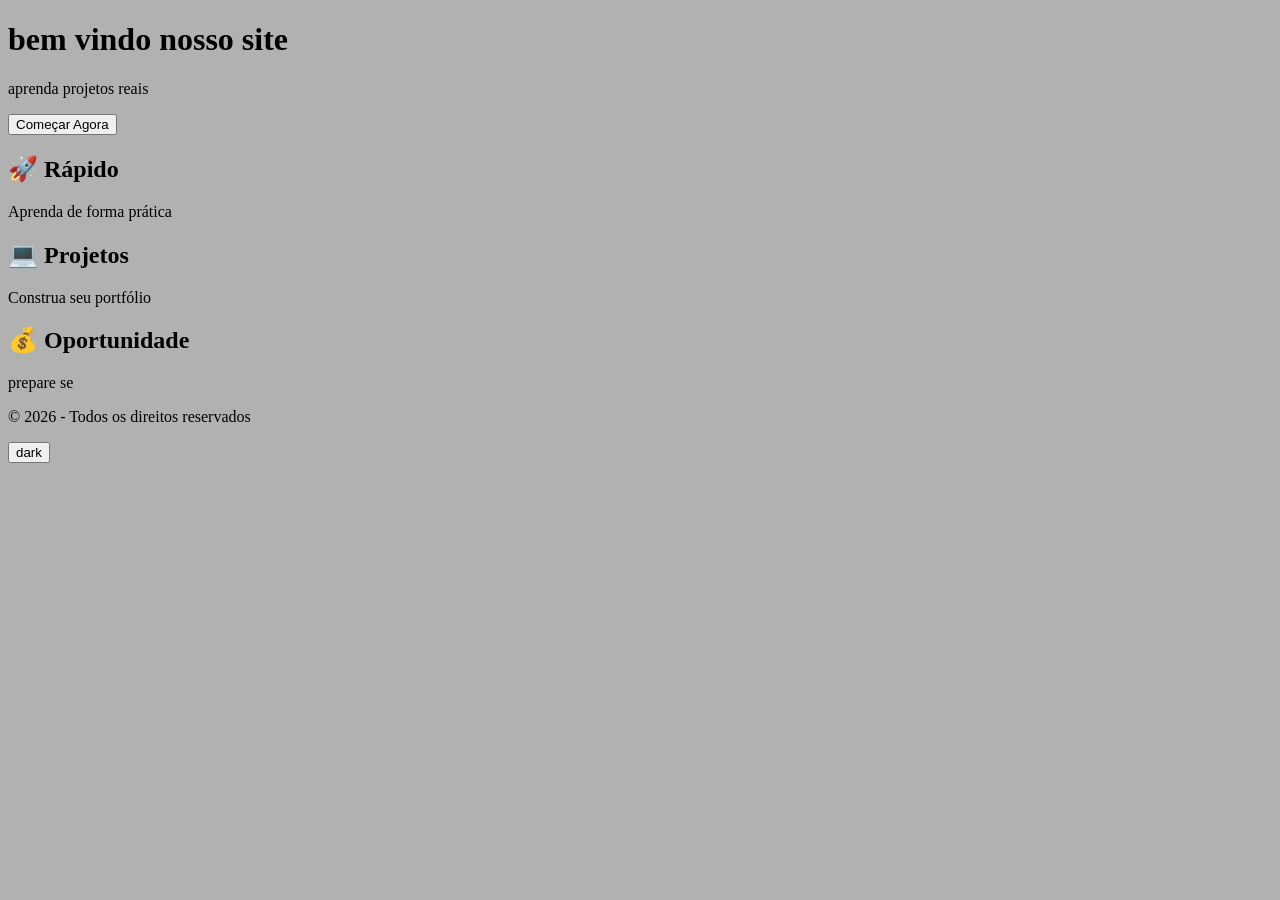
==== web01/index.html @ 56a0dc1e "nase html 02" ====
<!DOCTYPE html>
<html lang="en">
<head>
    <meta charset="UTF-8">
    <meta name="viewport" content="width=device-width, initial-scale=1.0">
    <title>evilaliance</title>
    <link rel="stylesheet" href="style.css">
</head>
<body>
    <header>
    <h1> bem vindo nosso site  </h1>
    <p>aprenda projetos reais </p>
    <button id="cta">Começar Agora</button>
  </header>

  <section class="beneficios">
    <div class="card">
      <h2>🚀 Rápido</h2>
      <p>Aprenda de forma prática</p>
    </div>

    <div class="card">
      <h2>💻 Projetos</h2>
      <p>Construa seu portfólio</p>
    </div>

    <div class="card">
      <h2>💰 Oportunidade</h2>
      <p>prepare se</p>
    </div>
  </section>

  <footer>
    <p>© 2026 - Todos os direitos reservados</p>
  </footer>
 <button id="dk" type="button">dark</button>
</body>
<script src="script.js"></script>
</html>
---- web01/style.css ----
body {background-color: rgba(66, 66, 66, 0.411);}
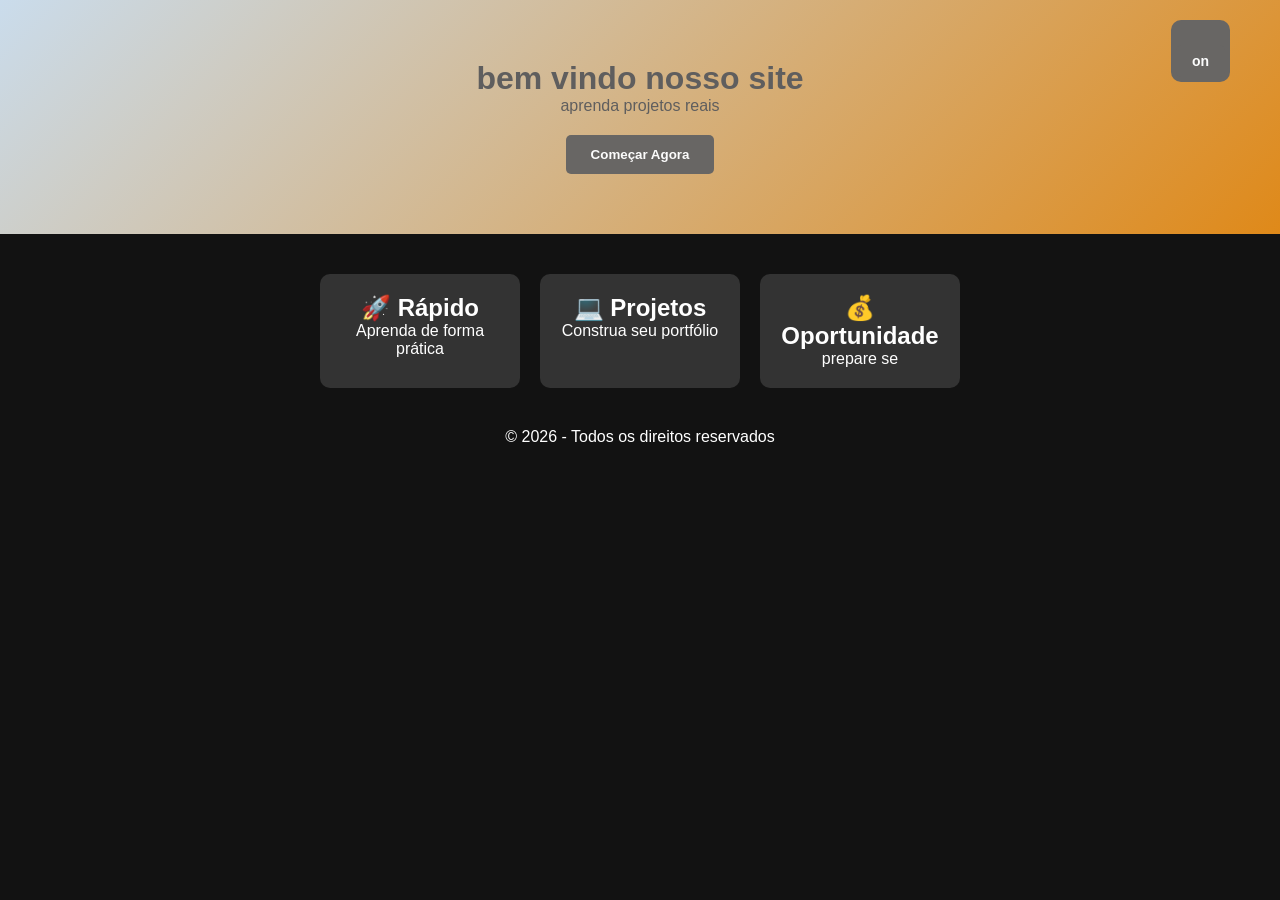
==== commit dffef084: "css base" ====
--- a/web01/index.html
+++ b/web01/index.html
@@ -33,7 +33,11 @@
   <footer>
     <p>© 2026 - Todos os direitos reservados</p>
   </footer>
- <button id="dk" type="button">dark</button>
+  <div class="func">
+    <button id="dk" type="button">dark</button>
+   
+</div>
+ 
 </body>
 <script src="script.js"></script>
 </html>
--- a/web01/style.css
+++ b/web01/style.css
@@ -1 +1,94 @@
-body {background-color: rgba(66, 66, 66, 0.411);}+
+* {
+  margin: 0;
+  padding: 0;
+  box-sizing: border-box;
+  font-family: Arial, sans-serif;
+}
+
+/* Estilos para o corpo da página */
+body {
+  text-align: center;
+  transition: background-color 0.3s, color 0.3s;
+}
+
+/* Estilos para o modo escuro no corpo */
+body.dark {
+  background-color: #121212;
+  color: #ffffff;
+}
+
+/* Estilos para o cabeçalho */
+header {
+  background: linear-gradient(135deg, #cadcec, #df8919);
+  color: rgb(95, 94, 94);
+  padding: 60px 20px;
+  transition: background-color 0.3s, color 0.3s;
+}
+
+// Estilo para o modo escuro
+body.dark header {
+  background: linear-gradient(135deg, #333, #555);
+  color: #ffffff;
+}
+
+/* Estilos gerais para botões */
+button {
+  margin-top: 20px;
+  padding: 12px 25px;
+  border: none;
+  background: #686664;
+  color: #fcfcfc;
+  cursor: pointer;
+  border-radius: 5px;
+  font-weight: bold;
+}
+
+/* Estilos para a seção de benefícios */
+.beneficios {
+  display: flex;
+  justify-content: center;
+  gap: 20px;
+  padding: 40px;
+}
+
+/* Estilos para os cards */
+.card {
+  background: #f4f4f4;
+  padding: 20px;
+  border-radius: 10px;
+  width: 200px;
+  transition: background-color 0.3s;
+}
+
+/* Estilos para os cards no modo escuro */
+body.dark .card {
+  background: #333;
+  color: #ffffff;
+}
+
+/* Estilos responsivos para telas menores */
+@media (max-width: 768px) {
+  .beneficios {
+    flex-direction: column;
+    align-items: center;
+  }
+}
+
+/* Estilos para o container do botão de modo escuro */
+.func {
+  position: fixed;
+  top: 20px;
+  right: 50px;
+  color: #fcfcfc;
+  padding: 5px 5px;
+    background: #686664;
+    border-radius: 10px;
+}
+
+/* Estilos específicos para o botão de modo escuro */
+#dk {
+  padding: 8px 16px;
+  font-size: 14px;
+  border-radius: 5px;
+}
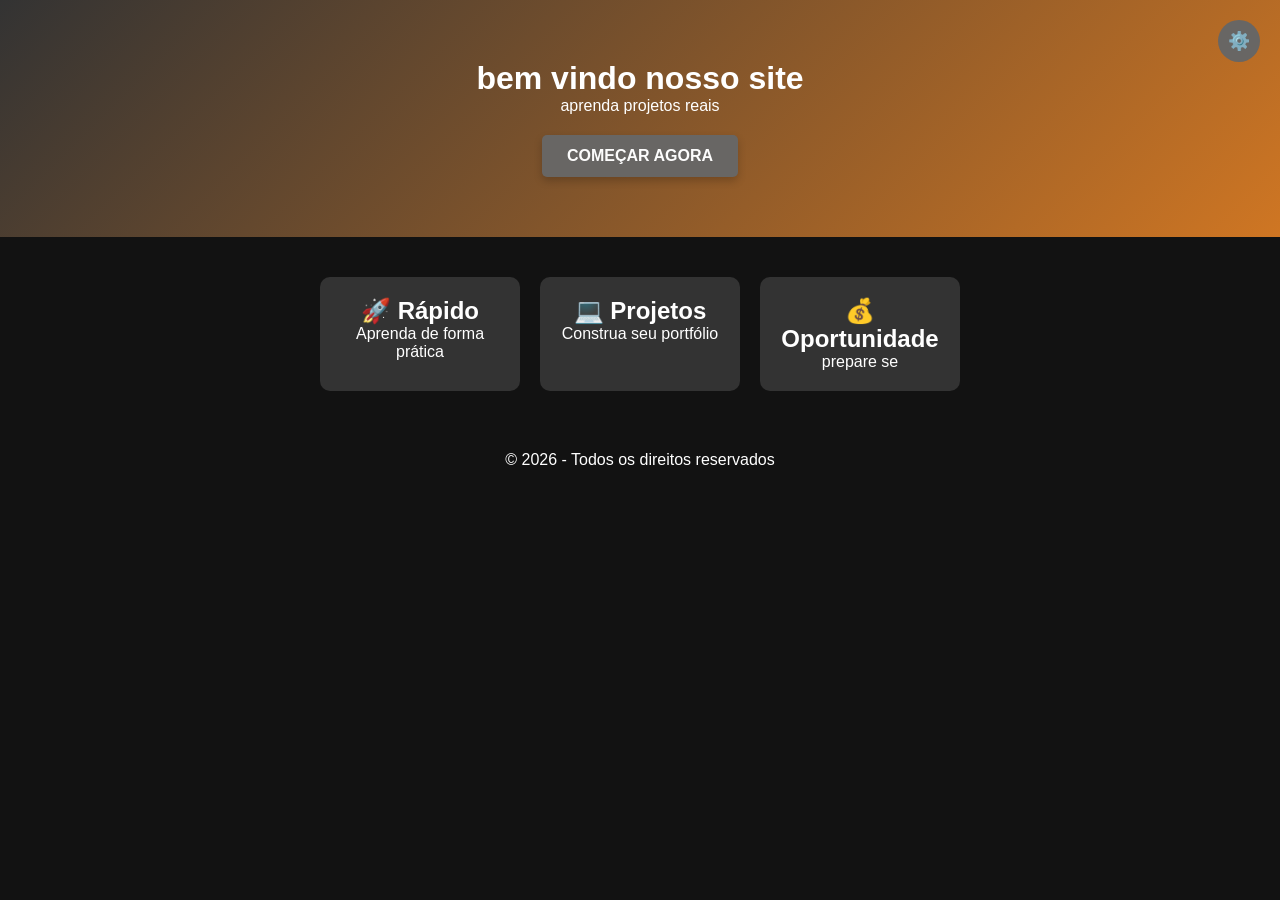
==== commit b996fc37: "introdução new page add new Page e novas funções" ====
--- a/web01/index.html
+++ b/web01/index.html
@@ -33,11 +33,17 @@
   <footer>
     <p>© 2026 - Todos os direitos reservados</p>
   </footer>
-  <div class="func">
-    <button id="dk" type="button">dark</button>
-   
-</div>
+  <button id="settings-btn" class="settings-btn">⚙️</button>
+  <div id="settings-panel" class="settings-panel">
+    <h3>Configurações</h3>
+    <div class="setting-item">
+      <label for="dk-toggle">Modo Escuro:</label>
+      <button id="dk" type="button">on</button>
+    </div>
+    <button id="close-settings">Fechar</button>
+  </div>
  
 </body>
 <script src="script.js"></script>
+<script src="ui.js"></script>
 </html>
--- a/web01/style.css
+++ b/web01/style.css
@@ -1,3 +1,7 @@
+
+/* ========================================
+   RESET E ESTILOS BASE
+======================================== */
 
 * {
   margin: 0;
@@ -6,45 +10,46 @@
   font-family: Arial, sans-serif;
 }
 
-/* Estilos para o corpo da página */
 body {
   text-align: center;
   transition: background-color 0.3s, color 0.3s;
 }
 
-/* Estilos para o modo escuro no corpo */
-body.dark {
-  background-color: #121212;
-  color: #ffffff;
-}
-
-/* Estilos para o cabeçalho */
+button {
+  cursor: pointer;
+  border: none;
+  border-radius: 5px;
+  font-weight: bold;
+  transition: background-color 0.3s;
+}
+
+/* ========================================
+   CABEÇALHO E SEÇÕES PRINCIPAIS
+======================================== */
+
 header {
   background: linear-gradient(135deg, #cadcec, #df8919);
-  color: rgb(95, 94, 94);
+  color: rgb(88, 79, 59);
   padding: 60px 20px;
   transition: background-color 0.3s, color 0.3s;
 }
 
-// Estilo para o modo escuro
-body.dark header {
-  background: linear-gradient(135deg, #333, #555);
-  color: #ffffff;
-}
-
-/* Estilos gerais para botões */
-button {
+#cta {
   margin-top: 20px;
   padding: 12px 25px;
-  border: none;
-  background: #686664;
-  color: #fcfcfc;
-  cursor: pointer;
-  border-radius: 5px;
-  font-weight: bold;
-}
-
-/* Estilos para a seção de benefícios */
+  background: #686664;
+  color: #fcfcfc;
+  font-size: 16px;
+  text-transform: uppercase;
+  box-shadow: 0 4px 8px rgba(0,0,0,0.2);
+}
+
+#cta:hover {
+  background: #555;
+  transform: translateY(-2px);
+  box-shadow: 0 6px 12px rgba(0,0,0,0.3);
+}
+
 .beneficios {
   display: flex;
   justify-content: center;
@@ -52,7 +57,6 @@
   padding: 40px;
 }
 
-/* Estilos para os cards */
 .card {
   background: #f4f4f4;
   padding: 20px;
@@ -61,34 +65,198 @@
   transition: background-color 0.3s;
 }
 
-/* Estilos para os cards no modo escuro */
+footer {
+  padding: 20px;
+  
+}
+
+/* ========================================
+   FORMULÁRIOS DE AUTENTICAÇÃO
+======================================== */
+
+.auth-container {
+  max-width: 400px;
+  margin: 100px auto;
+  padding: 30px;
+  background: #464242;
+  border-radius: 10px;
+  box-shadow: 0 4px 8px rgba(0,0,0,0.1);
+  transition: background-color 0.3s;
+}
+
+.auth-tabs {
+  display: flex;
+  margin-bottom: 20px;
+}
+
+.tab {
+  flex: 1;
+  padding: 10px;
+  background: #e0e0e0;
+  font-size: 16px;
+  border-radius: 5px 5px 0 0;
+}
+
+.tab.active {
+  background: #686664;
+  color: #fcfcfc;
+}
+
+.form-container {
+  display: none;
+}
+
+.form-container.active {
+  display: block;
+}
+
+.form-container h2 {
+  text-align: center;
+  margin-bottom: 20px;
+}
+
+.form-container form {
+  display: flex;
+  flex-direction: column;
+}
+
+.form-container input {
+  margin-bottom: 15px;
+  padding: 10px;
+  border: 1px solid #ccc;
+  border-radius: 5px;
+  font-size: 16px;
+  transition: border-color 0.3s;
+}
+
+.form-container input:focus {
+  outline: none;
+  border-color: #686664;
+}
+
+.form-container button[type="submit"] {
+  padding: 12px;
+  background: #686664;
+  color: #fcfcfc;
+  font-size: 16px;
+}
+
+.form-container button[type="submit"]:hover {
+  background: #555;
+}
+
+/* ========================================
+   PAINEL DE CONFIGURAÇÕES
+======================================== */
+
+.settings-btn {
+  position: fixed;
+  top: 20px;
+  right: 20px;
+  padding: 10px;
+  background: #686664;
+  color: #fcfcfc;
+  border-radius: 50%;
+  font-size: 18px;
+  z-index: 1000;
+}
+
+.settings-panel {
+  position: fixed;
+  top: 70px;
+  right: 20px;
+  background: #f4f4f4;
+  border: 1px solid #ccc;
+  border-radius: 10px;
+  padding: 20px;
+  width: 250px;
+  display: none;
+  z-index: 1000;
+  box-shadow: 0 4px 8px rgba(0,0,0,0.1);
+}
+
+.setting-item {
+  display: flex;
+  justify-content: space-between;
+  align-items: center;
+  margin-bottom: 15px;
+}
+
+.setting-item label {
+  font-weight: bold;
+}
+
+#dk {
+  padding: 8px 16px;
+  font-size: 14px;
+}
+
+#close-settings {
+  width: 100%;
+  margin-top: 10px;
+}
+
+/* ========================================
+   MODO ESCURO
+======================================== */
+
+body.dark {
+  background-color: #121212;
+  color: #ffffff;
+}
+
+body.dark header {
+  background: linear-gradient(135deg, #333, #cf7623);
+  color: #ffffff;
+}
+
 body.dark .card {
   background: #333;
   color: #ffffff;
 }
 
-/* Estilos responsivos para telas menores */
+body.dark .auth-container {
+  background: #333;
+  color: #ffffff;
+}
+
+body.dark .tab {
+  background: #555;
+  color: #ffffff;
+}
+
+body.dark .tab.active {
+  background: #777;
+}
+
+body.dark .form-container input {
+  background: #444;
+  color: #ffffff;
+  border-color: #666;
+}
+
+body.dark .settings-panel {
+  background: #333;
+  color: #ffffff;
+  border-color: #555;
+}
+
+/* ========================================
+   RESPONSIVO
+======================================== */
+
 @media (max-width: 768px) {
   .beneficios {
     flex-direction: column;
     align-items: center;
   }
-}
-
-/* Estilos para o container do botão de modo escuro */
-.func {
-  position: fixed;
-  top: 20px;
-  right: 50px;
-  color: #fcfcfc;
-  padding: 5px 5px;
-    background: #686664;
-    border-radius: 10px;
-}
-
-/* Estilos específicos para o botão de modo escuro */
-#dk {
-  padding: 8px 16px;
-  font-size: 14px;
-  border-radius: 5px;
-}
+
+  .auth-container {
+    margin: 50px 20px;
+  }
+
+  .settings-panel {
+    right: 10px;
+    width: calc(100vw - 20px);
+  }
+}
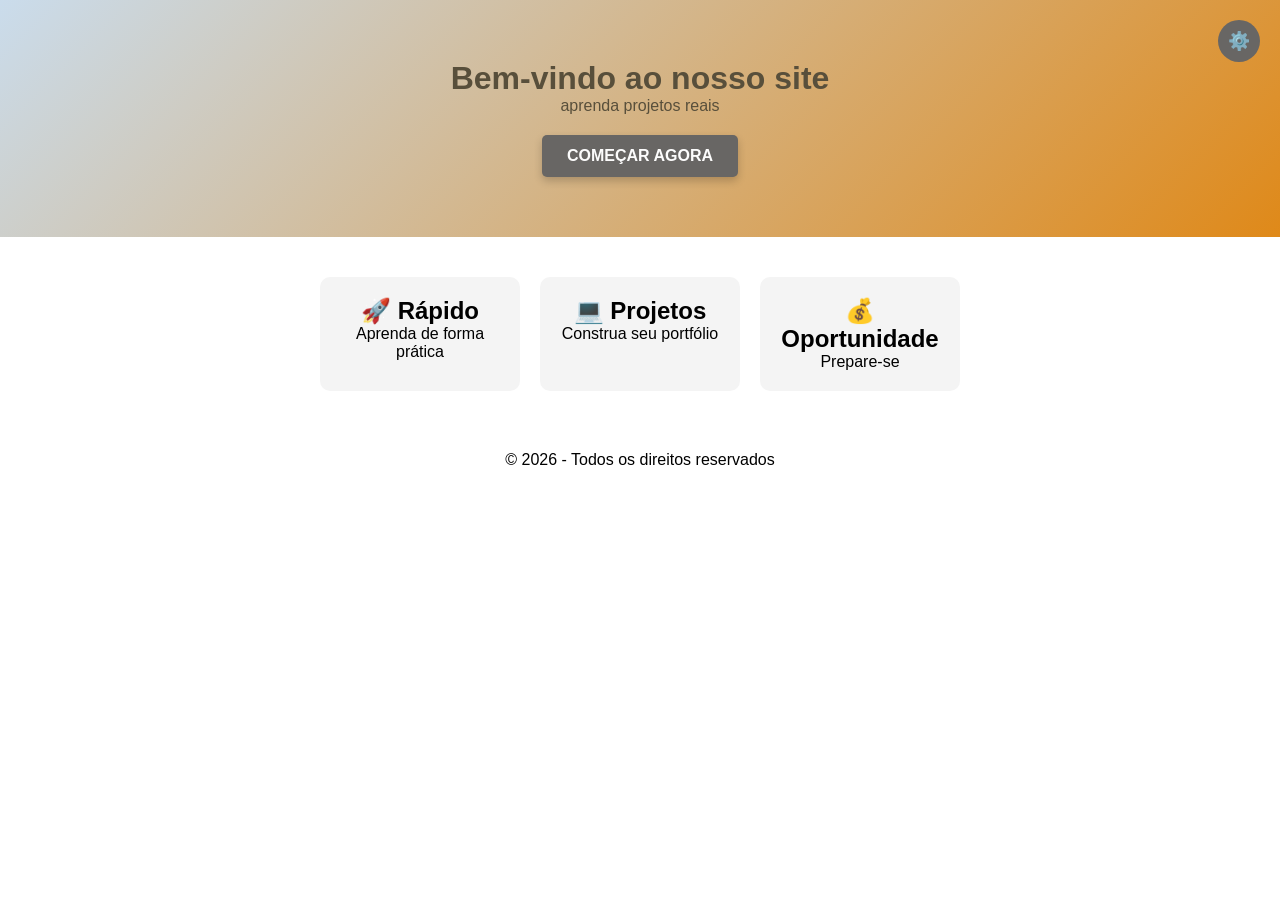
==== commit ee75bbff: "implementação de auth-supabase" ====
--- a/web01/index.html
+++ b/web01/index.html
@@ -1,14 +1,14 @@
 <!DOCTYPE html>
-<html lang="en">
+<html lang="pt-BR">
 <head>
     <meta charset="UTF-8">
     <meta name="viewport" content="width=device-width, initial-scale=1.0">
-    <title>evilaliance</title>
+    <title>aliance01</title>
     <link rel="stylesheet" href="style.css">
 </head>
 <body>
     <header>
-    <h1> bem vindo nosso site  </h1>
+    <h1>Bem-vindo ao nosso site</h1>
     <p>aprenda projetos reais </p>
     <button id="cta">Começar Agora</button>
   </header>
@@ -26,7 +26,7 @@
 
     <div class="card">
       <h2>💰 Oportunidade</h2>
-      <p>prepare se</p>
+      <p>Prepare-se</p>
     </div>
   </section>
 
@@ -37,13 +37,13 @@
   <div id="settings-panel" class="settings-panel">
     <h3>Configurações</h3>
     <div class="setting-item">
-      <label for="dk-toggle">Modo Escuro:</label>
-      <button id="dk" type="button">on</button>
+      <label for="dk">Modo escuro</label>
+      <button id="dk" type="button">Claro</button>
     </div>
     <button id="close-settings">Fechar</button>
   </div>
- 
+ <script src="script.js"></script>
+<script src="ui.js"></script>
 </body>
-<script src="script.js"></script>
-<script src="ui.js"></script>
+
 </html>
--- a/web01/style.css
+++ b/web01/style.css
@@ -73,6 +73,25 @@
 /* ========================================
    FORMULÁRIOS DE AUTENTICAÇÃO
 ======================================== */
+
+.auth-back {
+  text-align: center;
+  margin-bottom: 16px;
+}
+
+.auth-back a {
+  color: #df8919;
+  font-weight: bold;
+  text-decoration: none;
+}
+
+.auth-back a:hover {
+  text-decoration: underline;
+}
+
+body.dark .auth-back a {
+  color: #f0a040;
+}
 
 .auth-container {
   max-width: 400px;
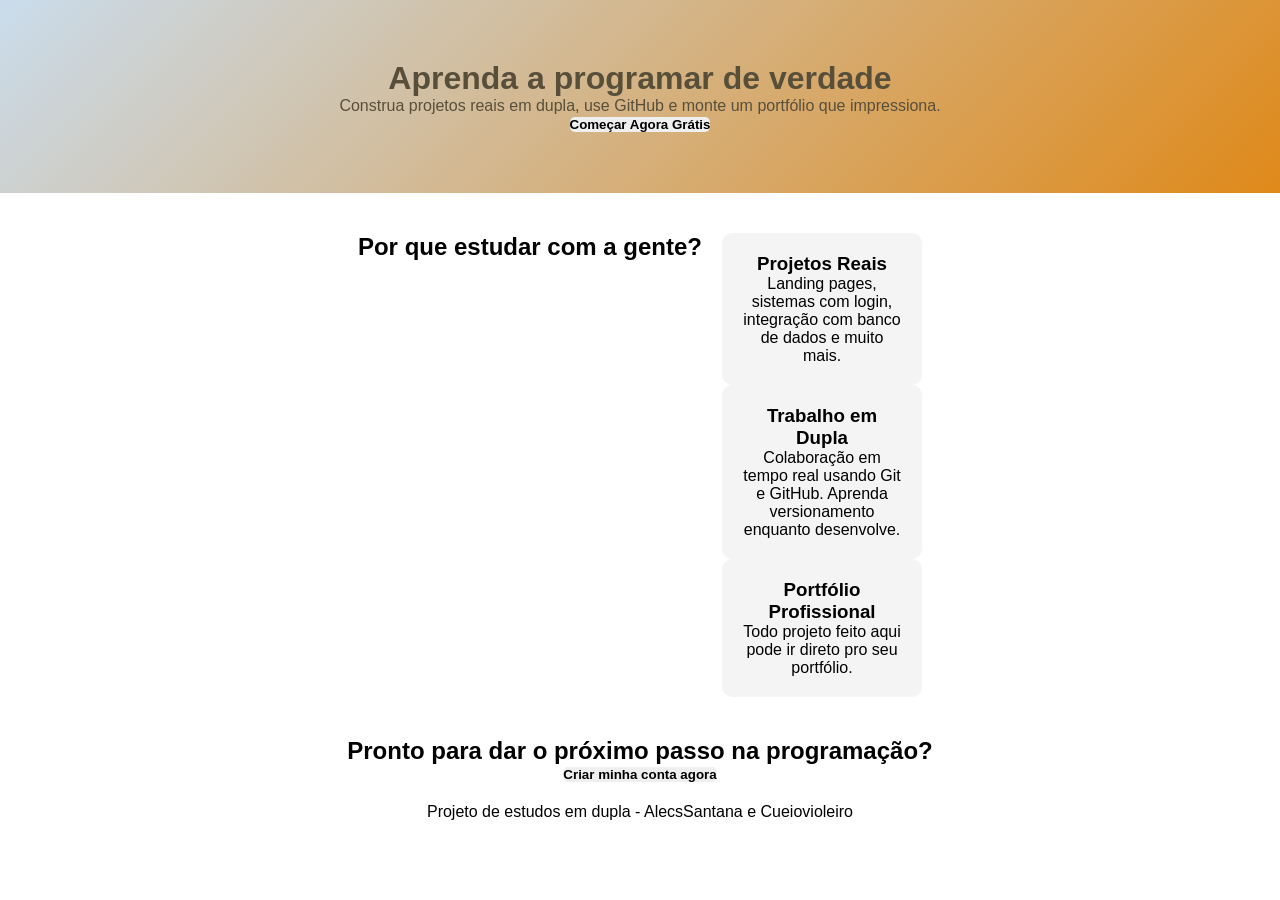
==== commit ca029d07: "Update index.html melhoria na landing page - conteudo atualizado" ====
--- a/web01/index.html
+++ b/web01/index.html
@@ -3,47 +3,45 @@
 <head>
     <meta charset="UTF-8">
     <meta name="viewport" content="width=device-width, initial-scale=1.0">
-    <title>aliance01</title>
+    <title>DevFlow - Aprenda Programação na Prática</title>
     <link rel="stylesheet" href="style.css">
 </head>
 <body>
-    <header>
-    <h1>Bem-vindo ao nosso site</h1>
-    <p>aprenda projetos reais </p>
-    <button id="cta">Começar Agora</button>
-  </header>
 
-  <section class="beneficios">
-    <div class="card">
-      <h2>🚀 Rápido</h2>
-      <p>Aprenda de forma prática</p>
-    </div>
+    <header class="hero">
+        <h1>Aprenda a programar de verdade</h1>
+        <p class="subtitle">Construa projetos reais em dupla, use GitHub e monte um portfólio que impressiona.</p>
+        <button onclick="irParaLogin()" class="btn-primary">Começar Agora Grátis</button>
+    </header>
 
-    <div class="card">
-      <h2>💻 Projetos</h2>
-      <p>Construa seu portfólio</p>
-    </div>
+    <section class="beneficios">
+        <h2>Por que estudar com a gente?</h2>
+        
+        <div class="cards">
+            <div class="card">
+                <h3>Projetos Reais</h3>
+                <p>Landing pages, sistemas com login, integração com banco de dados e muito mais.</p>
+            </div>
+            <div class="card">
+                <h3>Trabalho em Dupla</h3>
+                <p>Colaboração em tempo real usando Git e GitHub. Aprenda versionamento enquanto desenvolve.</p>
+            </div>
+            <div class="card">
+                <h3>Portfólio Profissional</h3>
+                <p>Todo projeto feito aqui pode ir direto pro seu portfólio.</p>
+            </div>
+        </div>
+    </section>
 
-    <div class="card">
-      <h2>💰 Oportunidade</h2>
-      <p>Prepare-se</p>
-    </div>
-  </section>
+    <section class="cta">
+        <h2>Pronto para dar o próximo passo na programação?</h2>
+        <button onclick="irParaLogin()" class="btn-primary">Criar minha conta agora</button>
+    </section>
 
-  <footer>
-    <p>© 2026 - Todos os direitos reservados</p>
-  </footer>
-  <button id="settings-btn" class="settings-btn">⚙️</button>
-  <div id="settings-panel" class="settings-panel">
-    <h3>Configurações</h3>
-    <div class="setting-item">
-      <label for="dk">Modo escuro</label>
-      <button id="dk" type="button">Claro</button>
-    </div>
-    <button id="close-settings">Fechar</button>
-  </div>
- <script src="script.js"></script>
-<script src="ui.js"></script>
+    <footer>
+        <p>Projeto de estudos em dupla - AlecsSantana e Cueiovioleiro</p>
+    </footer>
+
+    <script src="script.js"></script>
 </body>
-
-</html>+</html>
--- a/web01/style.css
+++ b/web01/style.css
@@ -137,6 +137,12 @@
 .form-container form {
   display: flex;
   flex-direction: column;
+}
+
+.form-container .auth-label {
+  font-size: 14px;
+  margin-bottom: 6px;
+  color: #ffffff;
 }
 
 .form-container input {
@@ -248,6 +254,10 @@
   background: #777;
 }
 
+body.dark .form-container .auth-label {
+  color: #ccc;
+}
+
 body.dark .form-container input {
   background: #444;
   color: #ffffff;
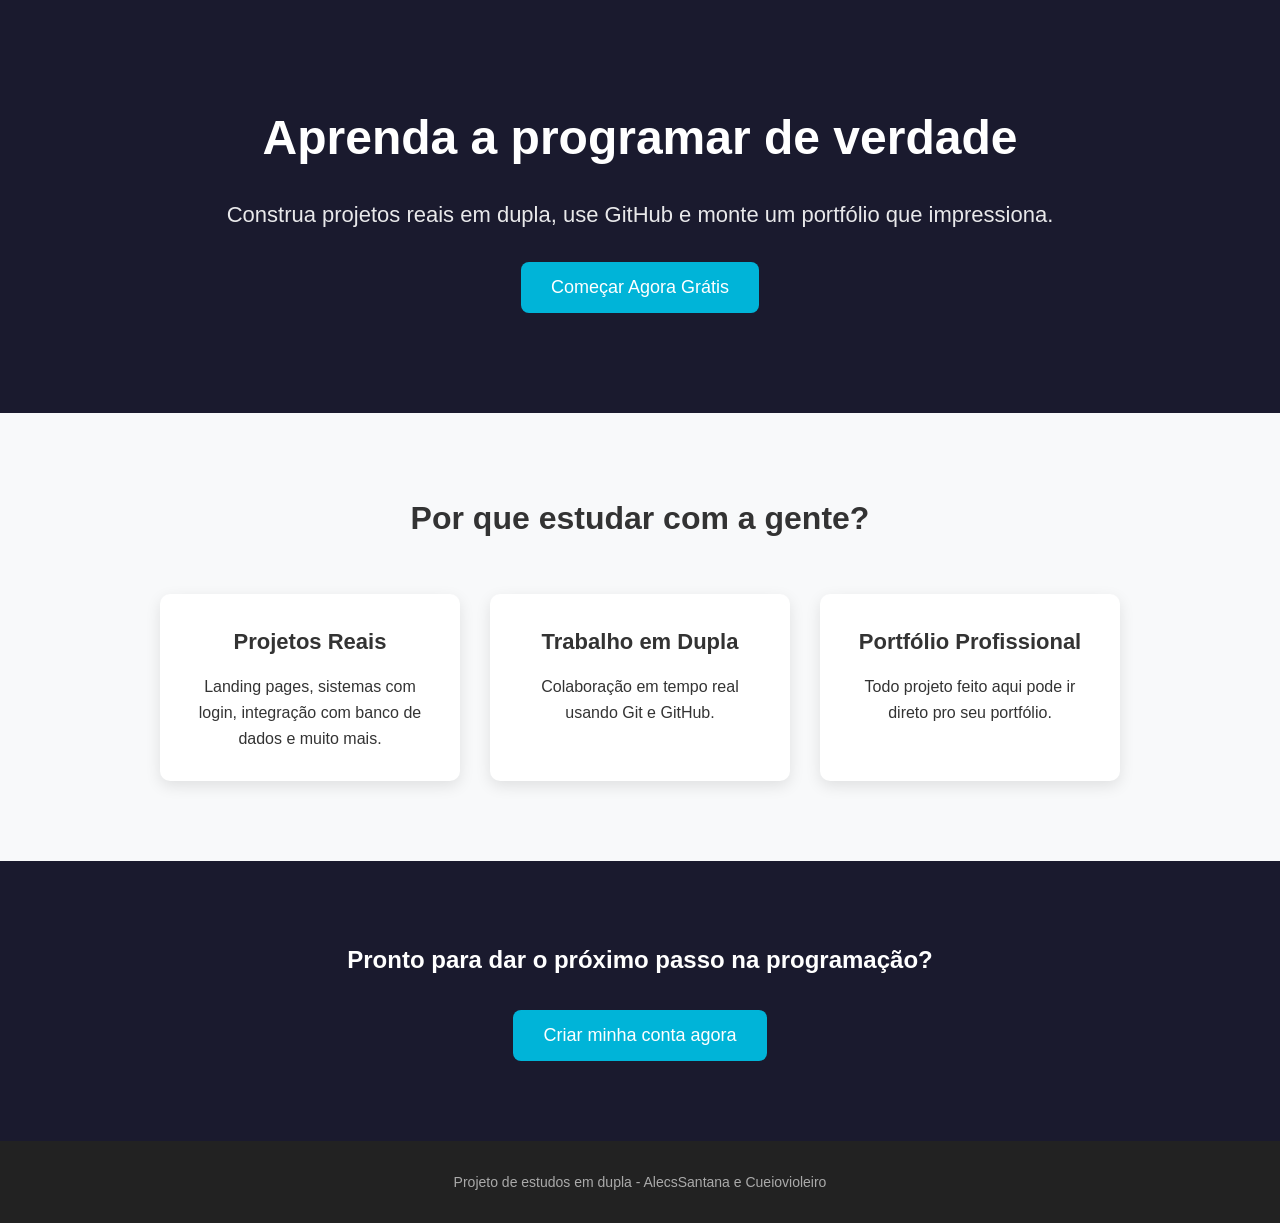
==== commit c7544a46: "Update index.html" ====
--- a/web01/index.html
+++ b/web01/index.html
@@ -24,7 +24,7 @@
             </div>
             <div class="card">
                 <h3>Trabalho em Dupla</h3>
-                <p>Colaboração em tempo real usando Git e GitHub. Aprenda versionamento enquanto desenvolve.</p>
+                <p>Colaboração em tempo real usando Git e GitHub.</p>
             </div>
             <div class="card">
                 <h3>Portfólio Profissional</h3>
--- a/web01/style.css
+++ b/web01/style.css
@@ -1,291 +1,159 @@
-
-/* ========================================
-   RESET E ESTILOS BASE
-======================================== */
-
 * {
-  margin: 0;
-  padding: 0;
-  box-sizing: border-box;
-  font-family: Arial, sans-serif;
+    margin: 0;
+    padding: 0;
+    box-sizing: border-box;
 }
 
 body {
-  text-align: center;
-  transition: background-color 0.3s, color 0.3s;
+    font-family: Arial, sans-serif;
+    line-height: 1.6;
+    color: #333;
+    background-color: #f4f4f4;
 }
 
-button {
-  cursor: pointer;
-  border: none;
-  border-radius: 5px;
-  font-weight: bold;
-  transition: background-color 0.3s;
+.hero {
+    background-color: #1a1a2e;
+    color: white;
+    text-align: center;
+    padding: 100px 20px;
 }
 
-/* ========================================
-   CABEÇALHO E SEÇÕES PRINCIPAIS
-======================================== */
-
-header {
-  background: linear-gradient(135deg, #cadcec, #df8919);
-  color: rgb(88, 79, 59);
-  padding: 60px 20px;
-  transition: background-color 0.3s, color 0.3s;
+.hero h1 {
+    font-size: 48px;
+    margin-bottom: 20px;
 }
 
-#cta {
-  margin-top: 20px;
-  padding: 12px 25px;
-  background: #686664;
-  color: #fcfcfc;
-  font-size: 16px;
-  text-transform: uppercase;
-  box-shadow: 0 4px 8px rgba(0,0,0,0.2);
+.subtitle {
+    font-size: 22px;
+    margin-bottom: 30px;
+    opacity: 0.9;
 }
 
-#cta:hover {
-  background: #555;
-  transform: translateY(-2px);
-  box-shadow: 0 6px 12px rgba(0,0,0,0.3);
+.btn-primary {
+    background-color: #00b4d8;
+    color: white;
+    padding: 15px 30px;
+    font-size: 18px;
+    border: none;
+    border-radius: 8px;
+    cursor: pointer;
+}
+
+.btn-primary:hover {
+    background-color: #0096b8;
 }
 
 .beneficios {
-  display: flex;
-  justify-content: center;
-  gap: 20px;
-  padding: 40px;
+    padding: 80px 20px;
+    background-color: #f8f9fa;
+    text-align: center;
+}
+
+.beneficios h2 {
+    margin-bottom: 50px;
+    font-size: 32px;
+}
+
+.cards {
+    display: flex;
+    justify-content: center;
+    gap: 30px;
+    flex-wrap: wrap;
 }
 
 .card {
-  background: #f4f4f4;
-  padding: 20px;
-  border-radius: 10px;
-  width: 200px;
-  transition: background-color 0.3s;
+    background-color: white;
+    border-radius: 10px;
+    padding: 30px;
+    width: 300px;
+    box-shadow: 0 5px 15px rgba(0,0,0,0.1);
+}
+
+.card h3 {
+    margin-bottom: 15px;
+    font-size: 22px;
+}
+
+.cta {
+    background-color: #1a1a2e;
+    color: white;
+    text-align: center;
+    padding: 80px 20px;
+}
+
+.cta h2 {
+    margin-bottom: 30px;
 }
 
 footer {
-  padding: 20px;
-  
+    text-align: center;
+    padding: 30px;
+    background-color: #222;
+    color: #aaa;
+    font-size: 14px;
 }
 
-/* ========================================
-   FORMULÁRIOS DE AUTENTICAÇÃO
-======================================== */
-
-.auth-back {
-  text-align: center;
-  margin-bottom: 16px;
+/* Estilos da página de login */
+.login-container {
+    max-width: 400px;
+    margin: 100px auto;
+    padding: 40px;
+    background-color: white;
+    border-radius: 12px;
+    box-shadow: 0 10px 30px rgba(0,0,0,0.1);
+    text-align: center;
 }
 
-.auth-back a {
-  color: #df8919;
-  font-weight: bold;
-  text-decoration: none;
+.login-container h2 {
+    margin-bottom: 30px;
+    font-size: 28px;
 }
 
-.auth-back a:hover {
-  text-decoration: underline;
+.login-container input {
+    width: 100%;
+    padding: 15px;
+    margin: 10px 0;
+    border: 1px solid #ddd;
+    border-radius: 8px;
+    font-size: 16px;
 }
 
-body.dark .auth-back a {
-  color: #f0a040;
+.login-container button {
+    width: 100%;
+    margin-top: 15px;
 }
 
-.auth-container {
-  max-width: 400px;
-  margin: 100px auto;
-  padding: 30px;
-  background: #464242;
-  border-radius: 10px;
-  box-shadow: 0 4px 8px rgba(0,0,0,0.1);
-  transition: background-color 0.3s;
+.toggle-text {
+    margin-top: 20px;
+    font-size: 15px;
 }
 
-.auth-tabs {
-  display: flex;
-  margin-bottom: 20px;
+.toggle-text span {
+    color: #00b4d8;
+    cursor: pointer;
 }
 
-.tab {
-  flex: 1;
-  padding: 10px;
-  background: #e0e0e0;
-  font-size: 16px;
-  border-radius: 5px 5px 0 0;
+.toggle-text span:hover {
+    text-decoration: underline;
 }
 
-.tab.active {
-  background: #686664;
-  color: #fcfcfc;
+/* Responsivo */
+@media (max-width: 768px) {
+    .hero h1 {
+        font-size: 36px;
+    }
+    
+    .subtitle {
+        font-size: 18px;
+    }
+    
+    .cards {
+        flex-direction: column;
+        align-items: center;
+    }
+    
+    .login-container {
+        margin: 50px 20px;
+        padding: 30px;
+    }
 }
-
-.form-container {
-  display: none;
-}
-
-.form-container.active {
-  display: block;
-}
-
-.form-container h2 {
-  text-align: center;
-  margin-bottom: 20px;
-}
-
-.form-container form {
-  display: flex;
-  flex-direction: column;
-}
-
-.form-container .auth-label {
-  font-size: 14px;
-  margin-bottom: 6px;
-  color: #ffffff;
-}
-
-.form-container input {
-  margin-bottom: 15px;
-  padding: 10px;
-  border: 1px solid #ccc;
-  border-radius: 5px;
-  font-size: 16px;
-  transition: border-color 0.3s;
-}
-
-.form-container input:focus {
-  outline: none;
-  border-color: #686664;
-}
-
-.form-container button[type="submit"] {
-  padding: 12px;
-  background: #686664;
-  color: #fcfcfc;
-  font-size: 16px;
-}
-
-.form-container button[type="submit"]:hover {
-  background: #555;
-}
-
-/* ========================================
-   PAINEL DE CONFIGURAÇÕES
-======================================== */
-
-.settings-btn {
-  position: fixed;
-  top: 20px;
-  right: 20px;
-  padding: 10px;
-  background: #686664;
-  color: #fcfcfc;
-  border-radius: 50%;
-  font-size: 18px;
-  z-index: 1000;
-}
-
-.settings-panel {
-  position: fixed;
-  top: 70px;
-  right: 20px;
-  background: #f4f4f4;
-  border: 1px solid #ccc;
-  border-radius: 10px;
-  padding: 20px;
-  width: 250px;
-  display: none;
-  z-index: 1000;
-  box-shadow: 0 4px 8px rgba(0,0,0,0.1);
-}
-
-.setting-item {
-  display: flex;
-  justify-content: space-between;
-  align-items: center;
-  margin-bottom: 15px;
-}
-
-.setting-item label {
-  font-weight: bold;
-}
-
-#dk {
-  padding: 8px 16px;
-  font-size: 14px;
-}
-
-#close-settings {
-  width: 100%;
-  margin-top: 10px;
-}
-
-/* ========================================
-   MODO ESCURO
-======================================== */
-
-body.dark {
-  background-color: #121212;
-  color: #ffffff;
-}
-
-body.dark header {
-  background: linear-gradient(135deg, #333, #cf7623);
-  color: #ffffff;
-}
-
-body.dark .card {
-  background: #333;
-  color: #ffffff;
-}
-
-body.dark .auth-container {
-  background: #333;
-  color: #ffffff;
-}
-
-body.dark .tab {
-  background: #555;
-  color: #ffffff;
-}
-
-body.dark .tab.active {
-  background: #777;
-}
-
-body.dark .form-container .auth-label {
-  color: #ccc;
-}
-
-body.dark .form-container input {
-  background: #444;
-  color: #ffffff;
-  border-color: #666;
-}
-
-body.dark .settings-panel {
-  background: #333;
-  color: #ffffff;
-  border-color: #555;
-}
-
-/* ========================================
-   RESPONSIVO
-======================================== */
-
-@media (max-width: 768px) {
-  .beneficios {
-    flex-direction: column;
-    align-items: center;
-  }
-
-  .auth-container {
-    margin: 50px 20px;
-  }
-
-  .settings-panel {
-    right: 10px;
-    width: calc(100vw - 20px);
-  }
-}
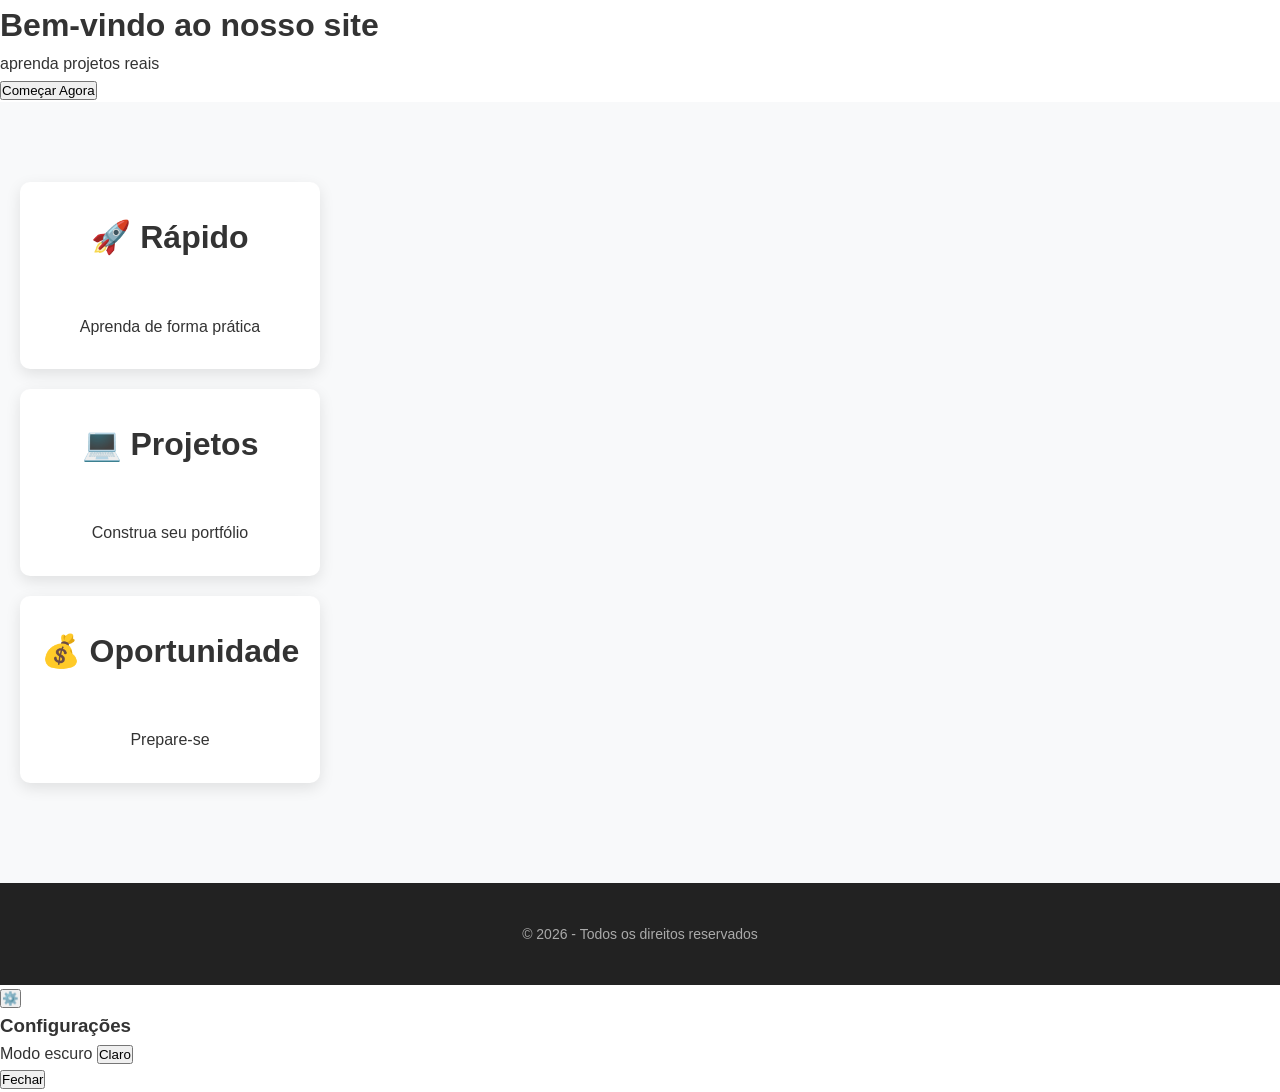
==== commit 67e9b241: "feat: implement modular UI components, authentication flow, and persistent theme settings" ====
--- a/web01/index.html
+++ b/web01/index.html
@@ -3,45 +3,46 @@
 <head>
     <meta charset="UTF-8">
     <meta name="viewport" content="width=device-width, initial-scale=1.0">
-    <title>DevFlow - Aprenda Programação na Prática</title>
+    <title>aliance01</title>
     <link rel="stylesheet" href="style.css">
 </head>
 <body>
+    <header>
+    <h1>Bem-vindo ao nosso site</h1>
+    <p>aprenda projetos reais </p>
+    <button id="cta">Começar Agora</button>
+  </header>
 
-    <header class="hero">
-        <h1>Aprenda a programar de verdade</h1>
-        <p class="subtitle">Construa projetos reais em dupla, use GitHub e monte um portfólio que impressiona.</p>
-        <button onclick="irParaLogin()" class="btn-primary">Começar Agora Grátis</button>
-    </header>
+  <section class="beneficios">
+    <div class="card">
+      <h2>🚀 Rápido</h2>
+      <p>Aprenda de forma prática</p>
+    </div>
 
-    <section class="beneficios">
-        <h2>Por que estudar com a gente?</h2>
-        
-        <div class="cards">
-            <div class="card">
-                <h3>Projetos Reais</h3>
-                <p>Landing pages, sistemas com login, integração com banco de dados e muito mais.</p>
-            </div>
-            <div class="card">
-                <h3>Trabalho em Dupla</h3>
-                <p>Colaboração em tempo real usando Git e GitHub.</p>
-            </div>
-            <div class="card">
-                <h3>Portfólio Profissional</h3>
-                <p>Todo projeto feito aqui pode ir direto pro seu portfólio.</p>
-            </div>
-        </div>
-    </section>
+    <div class="card">
+      <h2>💻 Projetos</h2>
+      <p>Construa seu portfólio</p>
+    </div>
 
-    <section class="cta">
-        <h2>Pronto para dar o próximo passo na programação?</h2>
-        <button onclick="irParaLogin()" class="btn-primary">Criar minha conta agora</button>
-    </section>
+    <div class="card">
+      <h2>💰 Oportunidade</h2>
+      <p>Prepare-se</p>
+    </div>
+  </section>
 
-    <footer>
-        <p>Projeto de estudos em dupla - AlecsSantana e Cueiovioleiro</p>
-    </footer>
+  <footer>
+    <p>© 2026 - Todos os direitos reservados</p>
+  </footer>
+  <button id="settings-btn" class="settings-btn">⚙️</button>
+  <div id="settings-panel" class="settings-panel">
+    <h3>Configurações</h3>
+    <div class="setting-item">
+      <label for="dk">Modo escuro</label>
+      <button id="dk" type="button">Claro</button>
+    </div>
+    <button id="close-settings">Fechar</button>
+  </div>
+ <script type="module" src="js/pages/home.page.js"></script>
+</body>
 
-    <script src="script.js"></script>
-</body>
-</html>
+</html>
--- a/web01/style.css
+++ b/web01/style.css
@@ -1,3 +1,15 @@
+:root {
+    --primary-color: #00b4d8;
+    --primary-hover: #0096b8;
+    --dark-bg: #1a1a2e;
+    --light-bg: #f8f9fa;
+    --text-dark: #333;
+    --text-light: #aaa;
+    --auth-msg-ok: #22c55e;
+    --auth-msg-error: #f87171;
+    --border-color: #ddd;
+}
+
 * {
     margin: 0;
     padding: 0;
@@ -7,15 +19,15 @@
 body {
     font-family: Arial, sans-serif;
     line-height: 1.6;
-    color: #333;
-    background-color: #f4f4f4;
-}
-
+    color: var(--text-dark);
+}
+
+/* Header/Hero */
 .hero {
-    background-color: #1a1a2e;
+    background-color: var(--dark-bg);
     color: white;
     text-align: center;
-    padding: 100px 20px;
+    padding: 120px 20px 80px;
 }
 
 .hero h1 {
@@ -25,27 +37,30 @@
 
 .subtitle {
     font-size: 22px;
-    margin-bottom: 30px;
+    margin-bottom: 40px;
     opacity: 0.9;
 }
 
+/* Botões */
 .btn-primary {
-    background-color: #00b4d8;
+    background-color: var(--primary-color);
     color: white;
-    padding: 15px 30px;
+    padding: 16px 32px;
     font-size: 18px;
     border: none;
     border-radius: 8px;
     cursor: pointer;
+    transition: background-color 0.3s ease;
 }
 
 .btn-primary:hover {
-    background-color: #0096b8;
-}
-
+    background-color: var(--primary-hover);
+}
+
+/* Seção Benefícios */
 .beneficios {
     padding: 80px 20px;
-    background-color: #f8f9fa;
+    background-color: var(--light-bg);
     text-align: center;
 }
 
@@ -64,9 +79,10 @@
 .card {
     background-color: white;
     border-radius: 10px;
-    padding: 30px;
+    padding: 30px 20px;
     width: 300px;
     box-shadow: 0 5px 15px rgba(0,0,0,0.1);
+    margin-bottom: 20px;
 }
 
 .card h3 {
@@ -74,8 +90,9 @@
     font-size: 22px;
 }
 
+/* CTA Section */
 .cta {
-    background-color: #1a1a2e;
+    background-color: var(--dark-bg);
     color: white;
     text-align: center;
     padding: 80px 20px;
@@ -85,56 +102,95 @@
     margin-bottom: 30px;
 }
 
+/* Footer */
 footer {
     text-align: center;
-    padding: 30px;
+    padding: 40px 20px;
     background-color: #222;
-    color: #aaa;
+    color: var(--text-light);
     font-size: 14px;
 }
 
-/* Estilos da página de login */
+/* ===== LOGIN CONTAINER ===== */
 .login-container {
     max-width: 400px;
-    margin: 100px auto;
+    margin: 80px auto;
     padding: 40px;
-    background-color: white;
-    border-radius: 12px;
-    box-shadow: 0 10px 30px rgba(0,0,0,0.1);
-    text-align: center;
+    background: white;
+    border-radius: 10px;
+    box-shadow: 0 5px 15px rgba(0, 0, 0, 0.1);
 }
 
 .login-container h2 {
+    text-align: center;
     margin-bottom: 30px;
+    color: var(--dark-bg);
     font-size: 28px;
 }
 
+.login-container form {
+    display: flex;
+    flex-direction: column;
+    gap: 15px;
+}
+
 .login-container input {
-    width: 100%;
-    padding: 15px;
-    margin: 10px 0;
-    border: 1px solid #ddd;
-    border-radius: 8px;
+    padding: 12px;
+    border: 1px solid var(--border-color);
+    border-radius: 6px;
     font-size: 16px;
+    transition: border-color 0.3s ease;
+}
+
+.login-container input:focus {
+    outline: none;
+    border-color: var(--primary-color);
+    box-shadow: 0 0 5px rgba(0, 180, 216, 0.3);
 }
 
 .login-container button {
-    width: 100%;
-    margin-top: 15px;
+    padding: 12px;
+    font-weight: bold;
+    margin-top: 10px;
 }
 
 .toggle-text {
+    text-align: center;
     margin-top: 20px;
-    font-size: 15px;
+    font-size: 14px;
+    color: var(--text-dark);
 }
 
 .toggle-text span {
-    color: #00b4d8;
+    color: var(--primary-color);
     cursor: pointer;
+    font-weight: bold;
+    transition: color 0.3s ease;
 }
 
 .toggle-text span:hover {
     text-decoration: underline;
+    color: var(--primary-hover);
+}
+
+#auth-message {
+    padding: 12px;
+    margin-bottom: 15px;
+    border-radius: 6px;
+    text-align: center;
+    font-weight: bold;
+    animation: slideDown 0.3s ease;
+}
+
+@keyframes slideDown {
+    from {
+        opacity: 0;
+        transform: translateY(-10px);
+    }
+    to {
+        opacity: 1;
+        transform: translateY(0);
+    }
 }
 
 /* Responsivo */
@@ -142,18 +198,27 @@
     .hero h1 {
         font-size: 36px;
     }
-    
+
     .subtitle {
         font-size: 18px;
     }
-    
+
     .cards {
         flex-direction: column;
         align-items: center;
     }
-    
+
     .login-container {
-        margin: 50px 20px;
-        padding: 30px;
-    }
-}
+        margin: 40px 20px;
+        padding: 30px 20px;
+    }
+
+    .login-container h2 {
+        font-size: 24px;
+    }
+
+    .btn-primary {
+        padding: 14px 24px;
+        font-size: 16px;
+    }
+}
